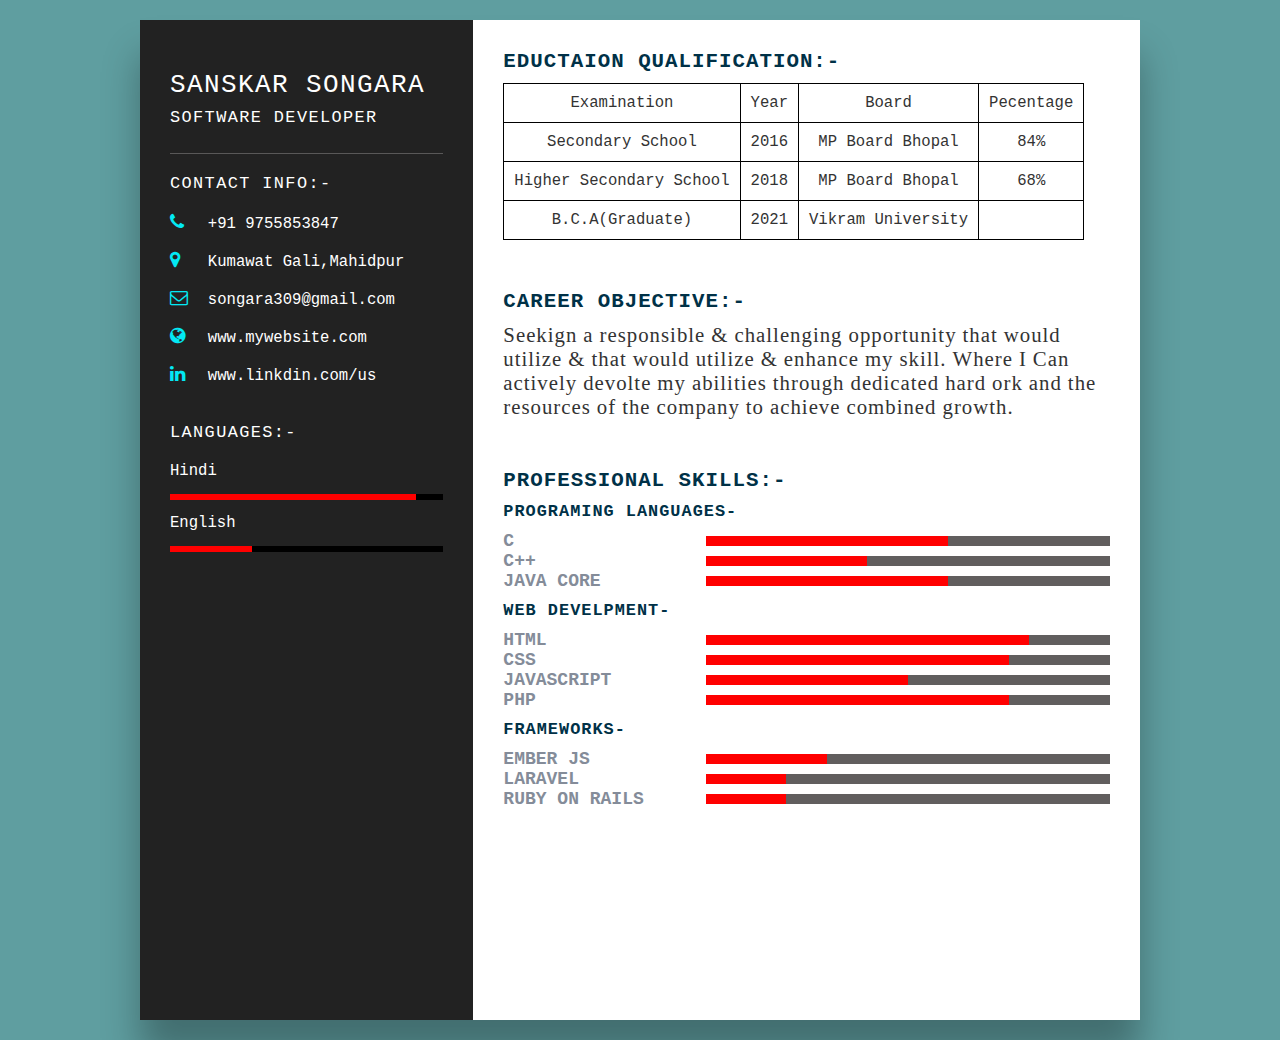
==== Resume/index.html @ 6df8e086 "Added the basic files" ====
<!DOCTYPE html>
<html lang="en">
<head>
    <meta charset="UTF-8">
    <meta http-equiv="X-UA-Compatible" content="IE=edge">
    <meta name="viewport" content="width=device-width, initial-scale=1.0">
    <link rel="stylesheet" href="https://cdnjs.cloudflare.com/ajax/libs/font-awesome/4.7.0/css/font-awesome.css" integrity="sha512-5A8nwdMOWrSz20fDsjczgUidUBR8liPYU+WymTZP1lmY9G6Oc7HlZv156XqnsgNUzTyMefFTcsFH/tnJE/+xBg==" crossorigin="anonymous" referrerpolicy="no-referrer" />
    <link rel="stylesheet" href="style.css">
    <title>Resume</title>
</head>
<body>
    <div class="container">
        <div class="first">
            <div class="nametext">
                <h1>SANSKAR SONGARA<br><small>SOFTWARE DEVELOPER</small></h1>
            </div>
            
            <div class="contactInfo">
            <h3 class="title">Contact Info:-</h3>
            <ul>
                <li>
                    <span class="icon"><i class="fa fa-phone" aria-hidden="true"></i></span>
                        <span class="text">+91 9755853847</span>
                    </li>
                    <li>
                        <span class="icon"><i class="fa fa-map-marker" aria-hidden="true"></i></span>
                        <span class="text">Kumawat Gali,Mahidpur</span>
                    </li>
                    <li>
                        <span class="icon"><i class="fa fa-envelope-o" aria-hidden="true"></i></span>
                        <span class="text">songara309@gmail.com</span>
                    </li>
                    <li>
                        <span class="icon"><i class="fa fa-globe" aria-hidden="true"></i></span>
                        <span class="text">www.mywebsite.com</span>
                    </li>
                    <li>
                        <span class="icon"><i class="fa fa-linkedin" aria-hidden="true"></i></span>
                        <span class="text">www.linkdin.com/us</span>
                    </li>
                </ul>
            </div>
                    
          <div class="contactInfo language">
            <h3 class="title">Languages:-</h3>
            <ul>
                <li>
                    <span class="text">Hindi</span>
                    <span class="percent">
                        <div style="width: 90%;"></div>
                    </span>
                </li>
                <li>
                    <span class="text">English</span><br>
                    <span class="percent">
                        <div style="width: 30%;"></div>
                    </span>
                    
                </li>
            </ul>
          </div>
       </div>   
       
       <div class="second">
           <div class="eductaion">
               <h1 class="title2">eductaion qualification:-</h1>
               <table>
                   <tbody>
                       <tr>
                       <th>Examination</th>
                       <th>Year</th>
                       <th>Board</th>
                       <th>Pecentage</th>
                    </tr>
                    <tr>
                       <td>Secondary School</td>
                       <td>2016</td>
                       <td>MP Board Bhopal</td>
                       <td>84%</td>
                   </tr>
                   <tr>
                       <td>Higher Secondary School</td>
                       <td>2018</td>
                       <td>MP Board Bhopal</td>
                       <td>68%</td>
                    </tr>
                    <tr>
                        <td>B.C.A(Graduate)</td>
                        <td>2021</td>
                       <td>Vikram University</td>
                       <td></td>
                    </tr>
                </tbody>
            </table>
            </div>

            <div class="eductaion objective">
                <h1 class="title2">Career objective:-</h1>
                <p>Seekign a responsible & challenging opportunity that would utilize & that would utilize & enhance my skill. Where I Can actively devolte my abilities through dedicated hard ork and the resources of the company to achieve combined growth.</p>
            </div>

            <div class="eductaion skills">
                <h1 class="title2">Professional Skills:-</h1>

                <h2 class="title3">Programing Languages-</h2>
                <div class="box">
                    <h4 class="title4">C</h4>
                    <div class="parcent">
                        <div style="width: 60%;"></div>
                    </div>
                </div>
                <div class="box">
                    <h4 class="title4">C++</h4>
                    <div class="parcent">
                        <div style="width: 40%;"></div>
                    </div>
                </div>
                <div class="box">
                    <h4 class="title4">Java Core</h4>
                    <div class="parcent">
                        <div style="width: 60%;">
                        </div>                        
                    </div>
                </div>

                <h2 class="title3">Web Develpment-</h2>
                <div class="box">
                    <h4 class="title4">HTML</h4>
                    <div class="parcent">
                        <div style="width: 80%;"></div>
                    </div>
                </div>

                <div class="box">
                    <h4 class="title4">CSS</h4>
                    <div class="parcent">
                        <div style="width: 75%;"></div>
                    </div>
                </div>
                
                <div class="box">
                    <h4 class="title4">JavaScript</h4>
                    <div class="parcent">
                        <div style="width: 50%;"></div>
                    </div>
                </div>
                <div class="box">
                    <h4 class="title4">PHP</h4>
                    <div class="parcent">
                        <div style="width: 75%;"></div>
                    </div>
                </div>
                <h2 class="title3">FrameWorks-</h2>
                <div class="box">
                    <h4 class="title4">Ember Js</h4>
                    <div class="parcent">
                        <div style="width: 30%;"></div>
                    </div>
                </div>
                <div class="box">
                    <h4 class="title4">Laravel</h4>
                    <div class="parcent">
                        <div style="width: 20%;"></div>
                    </div>
                </div>
                
                <div class="box">
                    <h4 class="title4">Ruby on Rails</h4>
                    <div class="parcent">
                        <div style="width: 20%;"></div>    
                    </div>
                </div>
                
            </div>
                
                
            </div>
            
           
       </div>
    </div>
    
</body>
</html>
---- Resume/style.css ----
*{
    margin: 0;
    padding: 0;
    font-family: monospace;
    box-sizing: border-box;
}


body
{
    background-color: cadetblue;
    display: flex;
    justify-content: center;
    align-items: center;
    min-height: 100vh;
    
}

.container
{
    position: relative;
    width: 100%;
    margin: 20px;
    max-width: 1000px;
    min-height: 1000px;
    background: #fff;
    box-shadow: 0 35px 35px rgba(0, 0, 0, 0.3);
    display: grid;
    grid-template-columns: 1fr 2fr;
}

.container .first
{
    position: relative;
    background: #222;
    padding: 30px;
    
}

.nametext 
{
    position: relative;
    padding-bottom: 20px;
    border-bottom: 1px solid rgb(89, 88, 88);
    
}

.nametext h1
{
    color: #fff;
    font-size: 2.0rem;
    margin-top: 20px;
    letter-spacing: 1.4px;
    font-weight: 400;
    line-height: 30px;
}

.nametext h1 small
{
  font-size: 1.3rem;
  font-weight: 200;
}


.contactInfo
{
    padding-top: 20px;
}

.title
{
    color: #fff;
    text-transform: uppercase;
    font-weight: 400;
    letter-spacing: 1.4px;
    font-size: 1.3rem;
    margin-bottom: 20px;
}

.contactInfo ul
{
    position: relative;

}

.contactInfo ul li
{
    position: relative;
    list-style: none;
    margin: 8px 0;
}

.contactInfo ul li .icon
{
    display: inline-block;
    width: 30px;
    font-size: 18px;
    color: #03e9f4;
    margin-bottom: 10px;
}

.text
{
    color: #fff;
    font-weight: 300;
    font-size: 1.2rem;
    
}

.subtitle 
{
    font-size: 1.4rem;
    color: #03e9f4;
    margin-top: 20px;
}


.percent
{
    position: relative;
    width: 100%;
    height: 6px;
    background: black;
    margin: 14px 0;
    display: block;
}

.percent div
{
    position: absolute;
    top: 0;
    left: 0;
    height: 100%;
    background: red;

}


.container .second
{
    position: relative;
    background: #fff;
    padding: 30px;
}

.title2
{
  color: #003147;
  text-transform: uppercase;
  letter-spacing: 1px;
  margin-bottom: 10px;
  font-size: 1.6rem;
  font-weight: 6000;

}

.second .eductaion
{
    margin-bottom: 50px;
}
.second .eductaion:last-child
{
    margin-bottom: 0;
}

.second .eductaion table
{
    width: 100;
    position: relative;
    
}
.second .eductaion table, th, td
{
    color: #333;
    text-align: center;   
    border: 1px solid black;
    border-collapse: collapse;
    padding: 10px;
    font-size: 1.2rem;
    font-weight: 540;
}

p
{
    color: #333;
    font-size: 1.6rem;
    font-weight: 500;
    letter-spacing: 1px;
    font-family: 'FontAwesome';
}

.title3
{
    color: #003147;
    text-transform: uppercase;
    letter-spacing: 1px;
    margin: 10px 0;
    font-size: 1.3rem;
    font-weight: 6000;
}

.box
{
    position: relative;
    width: 100%;
    display: grid;
    grid-template-columns: 1fr 2fr;
    margin: 20px 0sscreencreen;
    justify-content: center;
    align-items: center;
}

.title4
{
    text-transform: uppercase;
    color: #848c99;
    font-size: 18px;
}

.skills .box .parcent
{
    position: relative;
    width: 100%;
    height: 10px;
    background: rgb(97, 94, 94);
}

.skills .box .parcent div
{
    position: relative;
    top: 0;
    left: 0;
    height: 100%;
    background: red;
}

@media (max-width: 801px)
{

    .container{
       grid-template-columns: repeat(1,1fr);
    }
}

@media (max-width: 581px)
{
    .box
    {
      grid-template-columns: repeat(1,1fr);
      margin-bottom: 5px;
    }

}
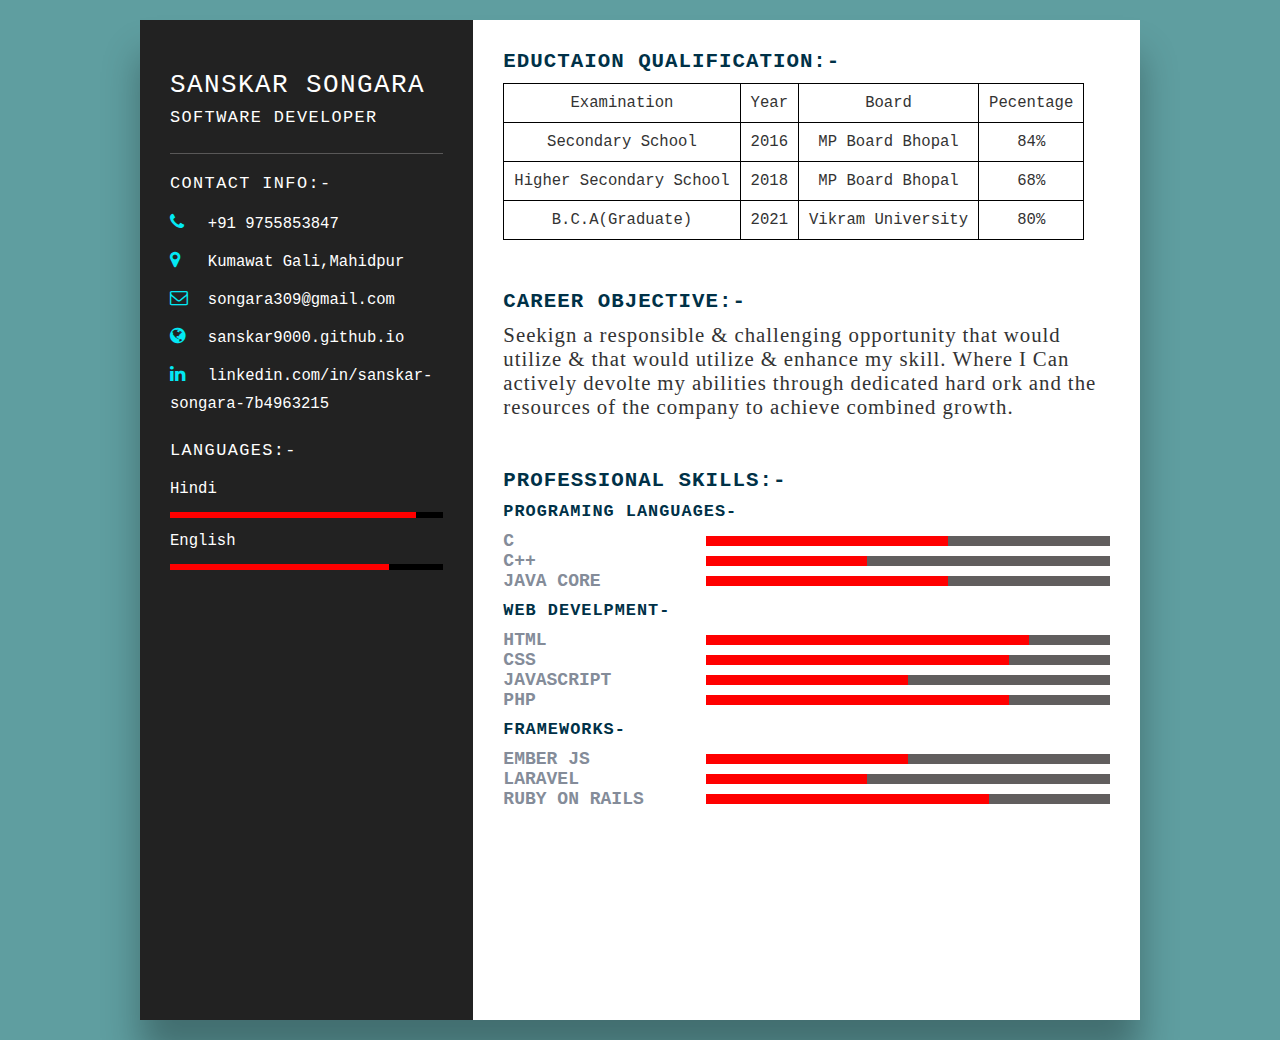
==== commit 2f305f11: "Tab name change & resume fixes" ====
--- a/Resume/index.html
+++ b/Resume/index.html
@@ -32,11 +32,11 @@
                     </li>
                     <li>
                         <span class="icon"><i class="fa fa-globe" aria-hidden="true"></i></span>
-                        <span class="text">www.mywebsite.com</span>
+                        <span class="text">sanskar9000.github.io</span>
                     </li>
                     <li>
                         <span class="icon"><i class="fa fa-linkedin" aria-hidden="true"></i></span>
-                        <span class="text">www.linkdin.com/us</span>
+                        <span class="text">linkedin.com/in/sanskar-songara-7b4963215</span>
                     </li>
                 </ul>
             </div>
@@ -53,7 +53,7 @@
                 <li>
                     <span class="text">English</span><br>
                     <span class="percent">
-                        <div style="width: 30%;"></div>
+                        <div style="width: 80%;"></div>
                     </span>
                     
                 </li>
@@ -87,8 +87,8 @@
                     <tr>
                         <td>B.C.A(Graduate)</td>
                         <td>2021</td>
-                       <td>Vikram University</td>
-                       <td></td>
+                        <td>Vikram University</td>
+                        <td>80%</td>
                     </tr>
                 </tbody>
             </table>
@@ -154,20 +154,20 @@
                 <div class="box">
                     <h4 class="title4">Ember Js</h4>
                     <div class="parcent">
-                        <div style="width: 30%;"></div>
+                        <div style="width: 50%;"></div>
                     </div>
                 </div>
                 <div class="box">
                     <h4 class="title4">Laravel</h4>
                     <div class="parcent">
-                        <div style="width: 20%;"></div>
+                        <div style="width: 40%;"></div>
                     </div>
                 </div>
                 
                 <div class="box">
                     <h4 class="title4">Ruby on Rails</h4>
                     <div class="parcent">
-                        <div style="width: 20%;"></div>    
+                        <div style="width: 70%;"></div>    
                     </div>
                 </div>
                 
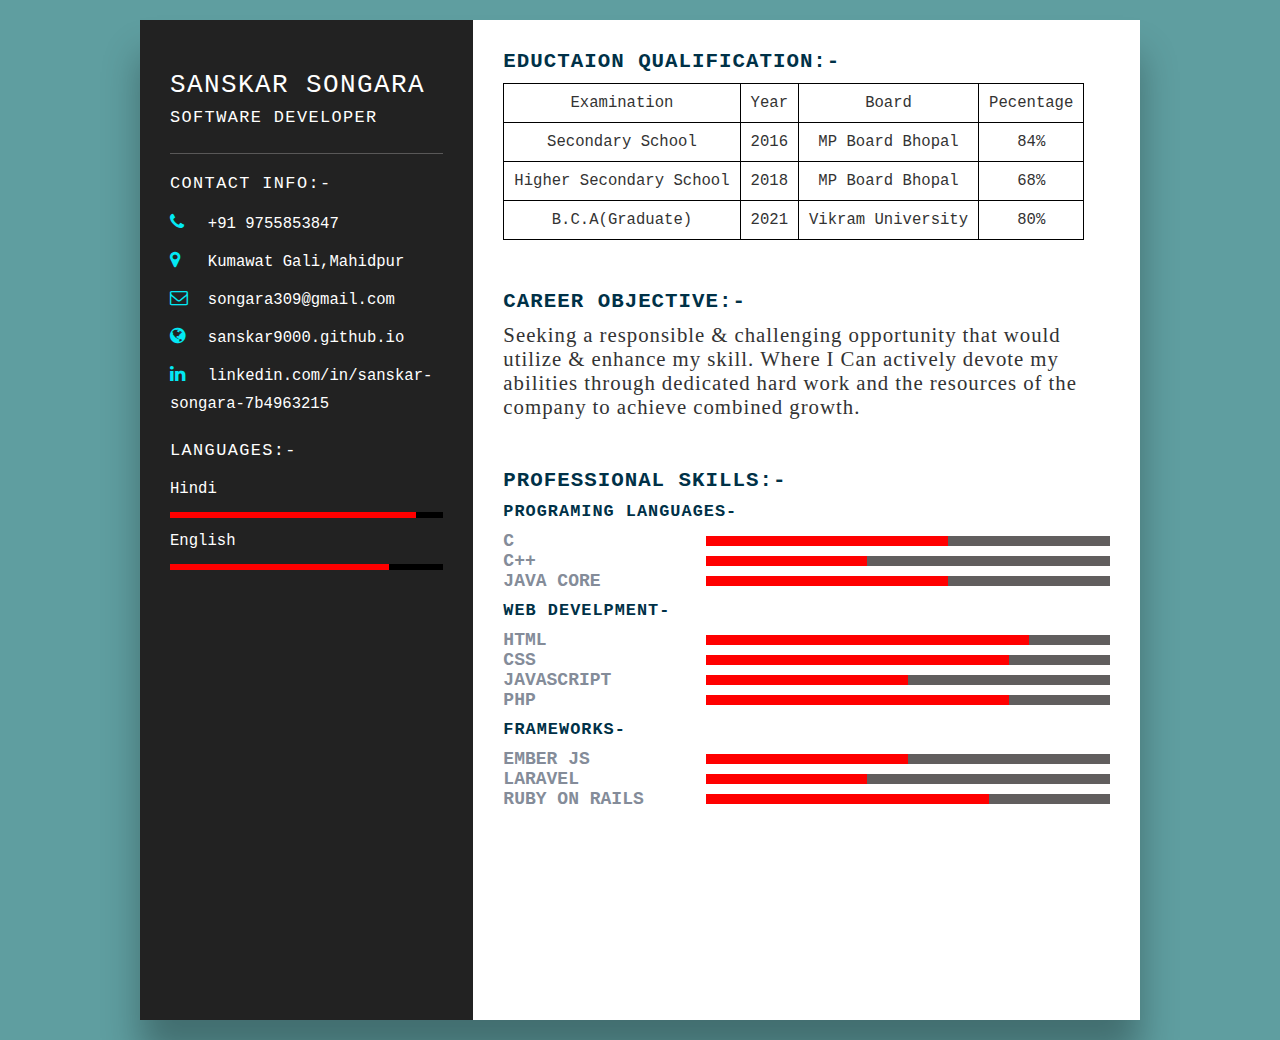
==== commit 208988a8: "contnent changes" ====
--- a/Resume/index.html
+++ b/Resume/index.html
@@ -96,7 +96,7 @@
 
             <div class="eductaion objective">
                 <h1 class="title2">Career objective:-</h1>
-                <p>Seekign a responsible & challenging opportunity that would utilize & that would utilize & enhance my skill. Where I Can actively devolte my abilities through dedicated hard ork and the resources of the company to achieve combined growth.</p>
+                <p>Seeking a responsible & challenging opportunity that would utilize & enhance my skill. Where I Can actively devote my abilities through dedicated hard work and the resources of the company to achieve combined growth.</p>
             </div>
 
             <div class="eductaion skills">
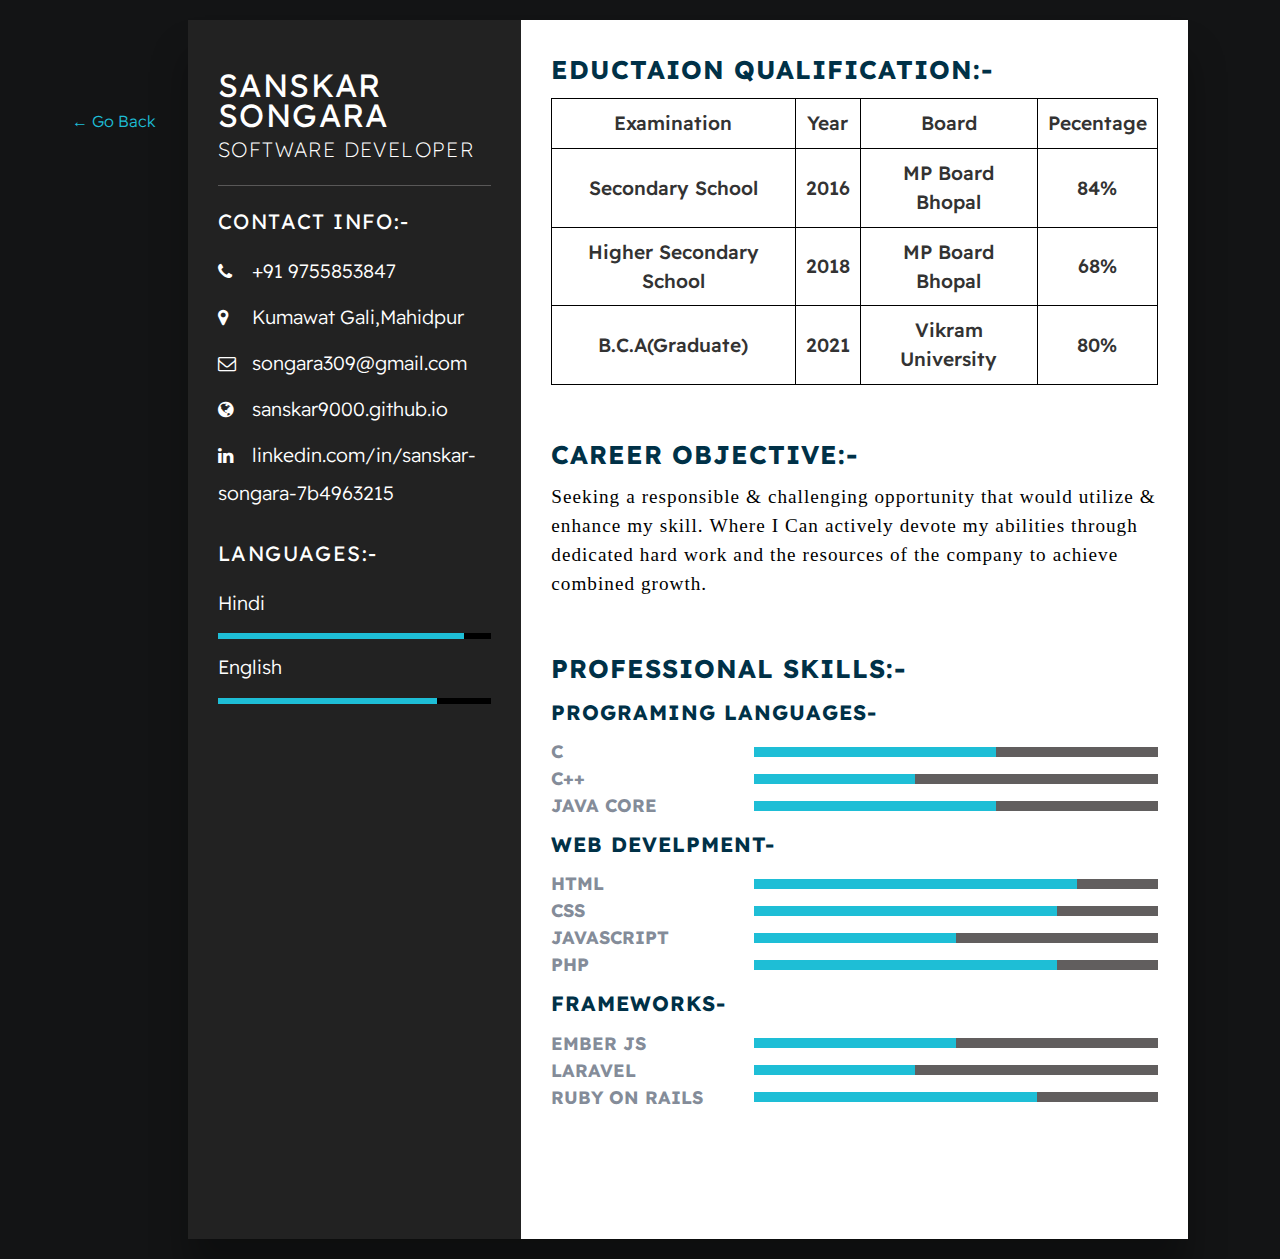
==== commit ca06acc4: "Digital Resume added and resume theme change" ====
--- a/Resume/index.html
+++ b/Resume/index.html
@@ -6,9 +6,11 @@
     <meta name="viewport" content="width=device-width, initial-scale=1.0">
     <link rel="stylesheet" href="https://cdnjs.cloudflare.com/ajax/libs/font-awesome/4.7.0/css/font-awesome.css" integrity="sha512-5A8nwdMOWrSz20fDsjczgUidUBR8liPYU+WymTZP1lmY9G6Oc7HlZv156XqnsgNUzTyMefFTcsFH/tnJE/+xBg==" crossorigin="anonymous" referrerpolicy="no-referrer" />
     <link rel="stylesheet" href="style.css">
+    <link rel="stylesheet" href="../styles/main.css">
     <title>Resume</title>
 </head>
 <body>
+    <a href="../index.html" style="height: 65rem; width: 6rem;">&#x2190; Go Back</a>
     <div class="container">
         <div class="first">
             <div class="nametext">
@@ -96,7 +98,7 @@
 
             <div class="eductaion objective">
                 <h1 class="title2">Career objective:-</h1>
-                <p>Seeking a responsible & challenging opportunity that would utilize & enhance my skill. Where I Can actively devote my abilities through dedicated hard work and the resources of the company to achieve combined growth.</p>
+                <p class="text" style="color:black;">Seeking a responsible & challenging opportunity that would utilize & enhance my skill. Where I Can actively devote my abilities through dedicated hard work and the resources of the company to achieve combined growth.</p>
             </div>
 
             <div class="eductaion skills">
@@ -172,6 +174,8 @@
                 </div>
                 
             </div>
+
+            <div style="height:3rem;"></div>
                 
                 
             </div>
--- a/Resume/style.css
+++ b/Resume/style.css
@@ -131,7 +131,7 @@
     top: 0;
     left: 0;
     height: 100%;
-    background: red;
+    background: rgb(30, 190,214);
 
 }
 
@@ -231,7 +231,7 @@
     top: 0;
     left: 0;
     height: 100%;
-    background: red;
+    background: rgb(30, 190,214);
 }
 
 @media (max-width: 801px)
--- a/styles/main.css
+++ b/styles/main.css
@@ -0,0 +1,183 @@
+@import url('https://fonts.googleapis.com/css2?family=Readex+Pro:wght@300;400;500;600;700&display=swap');
+
+:root{
+    --mainTextColor-light:#000;
+    --secondaryTextColor-light:rgb(51 51 51);
+    --mainLinkColor-light:#0da2b8;
+    --mainBorderColor-light:rgb(218, 218, 218);
+    --mainBgColor-light:rgb(249, 250,251);
+
+    --mainTextColor-dark:#fff;
+    --secondaryTextColor-dark:#adb0b1;
+    --mainLinkColor-dark:rgb(30, 190,214);
+    --mainBorderColor-dark:#2b3031;
+    --mainBgColor-dark:#131415;
+    
+    --mainTextColor:var(--mainTextColor-dark);
+    --secondaryTextColor:var(--secondaryTextColor-dark);
+    --mainLinkColor:var(--mainLinkColor-dark);
+    --mainBorderColor:var(--mainBorderColor-dark);
+    --mainBgColor:var(--mainBgColor-dark);
+
+}
+
+
+*{
+    font-family: 'Readex Pro';
+    line-height: 1.5em;
+    box-sizing: border-box;
+    color: var(--mainTextColor);
+    
+}
+
+body{
+    background-color: var(--mainBgColor);            
+}
+
+p, span, li{
+    color: var(--secondaryTextColor);
+    font-size: 1em;
+}
+
+a{
+    text-decoration: none;
+    color: var(--mainLinkColor);
+    font-weight: 500;
+}
+
+li{
+    line-height: 1.9em;
+}
+
+#container--main{
+    max-width: 700px;
+    margin: 0 auto;
+    padding: 1em;
+}
+
+.section--page{
+    padding-top: 1em;
+    padding-bottom: 1em;
+}
+
+#wrapper--hero{
+    display: flex;
+    align-items: center;
+    gap: 4em;
+}
+
+#bio, a{
+    font-weight: 300;
+}
+
+#user-name{
+    font-size: 48px;
+    line-height: 1em;
+}
+
+#profile-pic{
+    width: 150px;
+    height: 150px;
+    object-fit: cover;
+    border-radius: 50%;
+}
+
+#email{
+    color: var(--mainTextColor);
+}
+
+#socials--list{
+    display: flex;
+    justify-content: space-between;
+    column-gap: 1em;
+    flex-wrap: wrap;
+}
+
+#socials--list a{
+    font-weight: 300;
+    color: var(--secondaryTextColor);
+    font-size: 0.9em;
+    transition: 0.3s;
+}
+
+#socials--list a:hover{
+    font-weight: 100;
+    color: var(--mainLinkColor);
+    font-size: 0.9em;
+}
+
+#qualifications--list{
+    list-style: none;
+}
+
+#wrapper--techstack__items{
+    display: flex;
+    flex-wrap: wrap;
+    gap: 1em;
+    font-size: 0.9em;
+}
+
+.card--techstack{
+    border: 1px solid var(--mainBorderColor);
+    border-radius: 5px;
+    padding: 0.5em 1em;
+    align-items: center;
+}
+
+.card--project{
+    padding-top: 1em;
+    padding-bottom: 1em;
+    border-top: 1px solid var(--mainBorderColor);
+}
+
+.card--project a{
+    color: var(--mainTextColor);
+
+    transition: 0.3s;
+}
+
+.card--project a:hover{
+    color: rgb(30, 190,214);
+
+}
+
+.card--work-history{
+    border-left: 1px solid var(--mainBorderColor);
+    margin-top: 3em;
+    margin-bottom: 3em;
+    padding-left: 2em;
+}
+
+.line-break{
+    background-color: var(--mainBorderColor);
+    height: 1px;
+}
+
+
+@media(max-width:600px){
+
+    .section--page{
+        padding-top: 1em;
+        padding-bottom: 1em;
+    }
+
+    #wrapper--hero{
+        display: flex;
+        align-items: center;
+        gap: 1em;
+    }
+
+    #profile-pic{
+        width: 200px;
+        height: 200px;
+    }
+
+    #wrapper--hero{
+        flex-direction: column;
+    }
+
+    .card--work-history{
+        border-left: none;
+        padding-left: 0;
+    }
+}
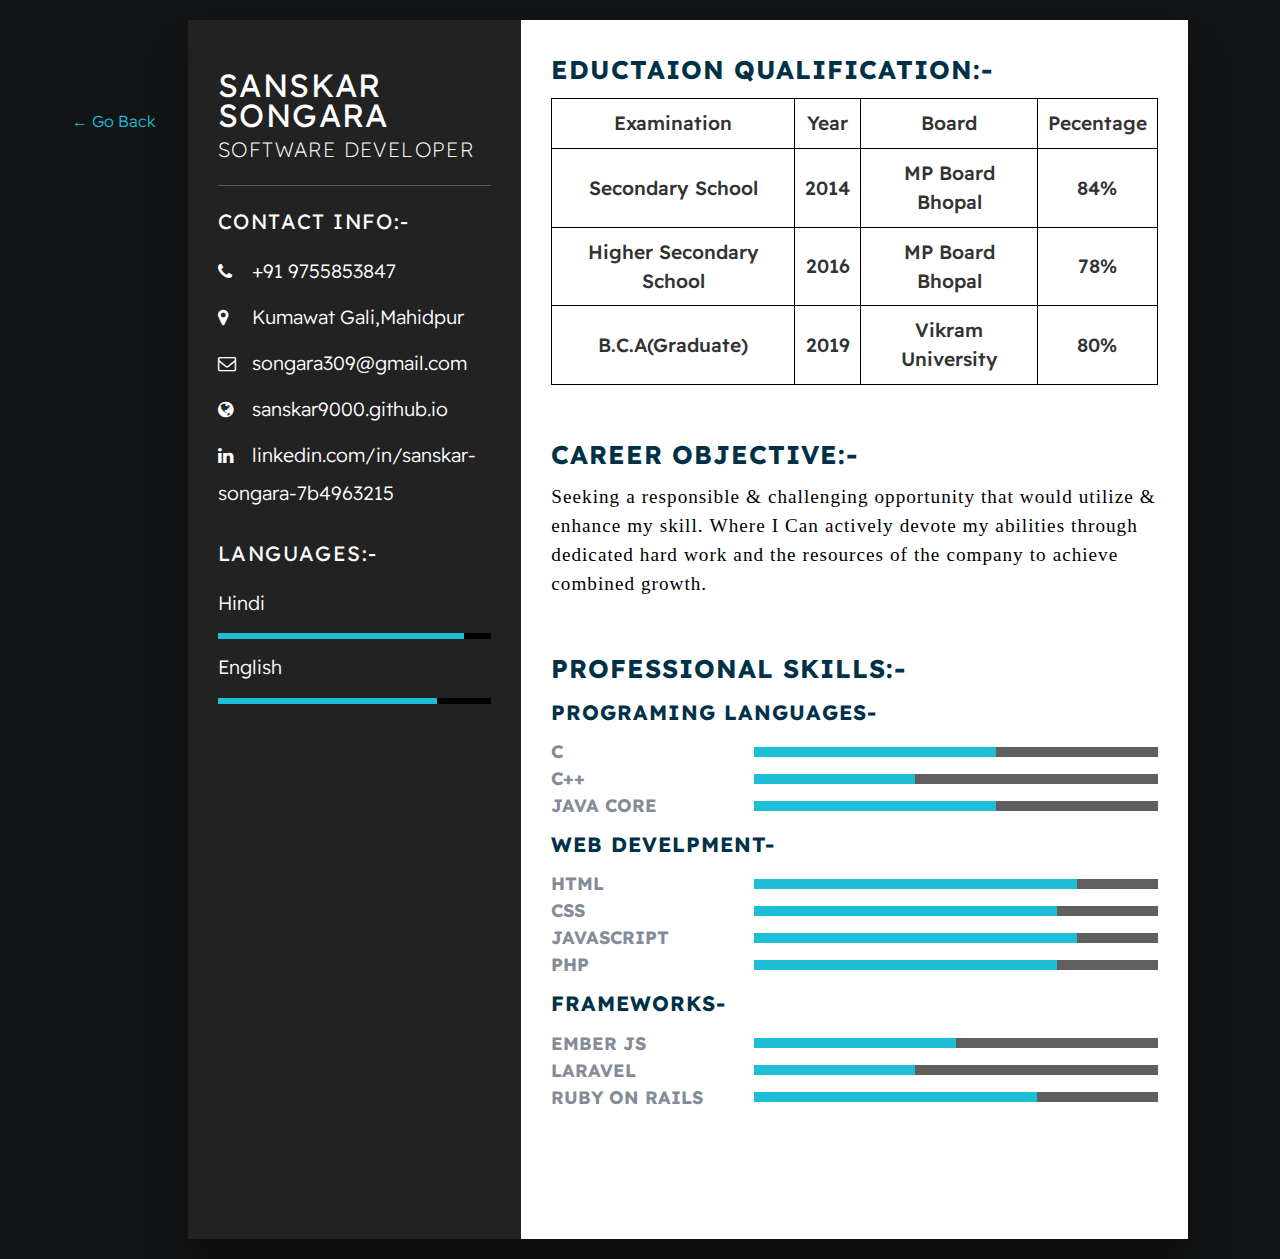
==== commit 89f183b4: "Fix: Minor changes" ====
--- a/Resume/index.html
+++ b/Resume/index.html
@@ -76,19 +76,19 @@
                     </tr>
                     <tr>
                        <td>Secondary School</td>
-                       <td>2016</td>
+                       <td>2014</td>
                        <td>MP Board Bhopal</td>
                        <td>84%</td>
                    </tr>
                    <tr>
                        <td>Higher Secondary School</td>
-                       <td>2018</td>
+                       <td>2016</td>
                        <td>MP Board Bhopal</td>
-                       <td>68%</td>
+                       <td>78%</td>
                     </tr>
                     <tr>
                         <td>B.C.A(Graduate)</td>
-                        <td>2021</td>
+                        <td>2019</td>
                         <td>Vikram University</td>
                         <td>80%</td>
                     </tr>
@@ -143,7 +143,7 @@
                 <div class="box">
                     <h4 class="title4">JavaScript</h4>
                     <div class="parcent">
-                        <div style="width: 50%;"></div>
+                        <div style="width: 80%;"></div>
                     </div>
                 </div>
                 <div class="box">
